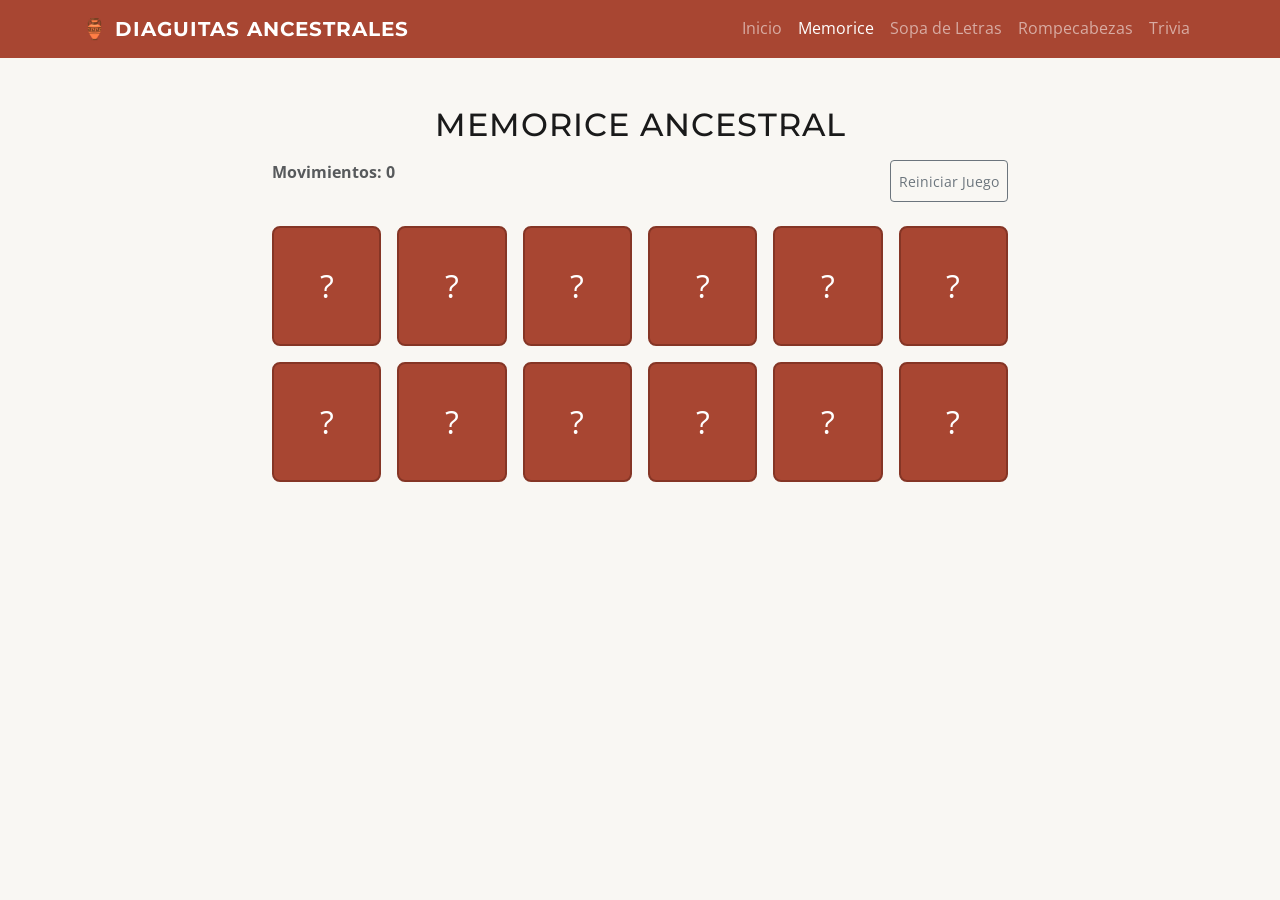
==== memorice.html @ 780f2cbd "estructura base v1" ====
<!DOCTYPE html>
<html lang="es">
<head>
    <meta charset="UTF-8">
    <meta name="viewport" content="width=device-width, initial-scale=1.0">
    <title>Memorice Diaguita | Diaguitas Ancestrales</title>
    <link href="https://cdn.jsdelivr.net/npm/bootstrap@5.3.2/dist/css/bootstrap.min.css" rel="stylesheet">
    <link rel="stylesheet" href="assets/css/style.css">
    
    <style>
        .carta {
            height: 120px;
            cursor: pointer;
            perspective: 1000px; /* Le da el efecto 3D al girar */
        }
        .carta-inner {
            width: 100%;
            height: 100%;
            transition: transform 0.6s;
            transform-style: preserve-3d;
            position: relative;
        }
        .carta.volteada .carta-inner {
            transform: rotateY(180deg);
        }
        .carta-front, .carta-back {
            width: 100%;
            height: 100%;
            position: absolute;
            backface-visibility: hidden;
            display: flex;
            align-items: center;
            justify-content: center;
            border-radius: 8px;
            font-size: 2rem;
        }
        /* La parte de atrás (lo que se ve al inicio) */
        .carta-back {
            background-color: var(--diaguita-rojo);
            color: white;
            border: 2px solid var(--diaguita-rojo-oscuro);
        }
        /* La parte de adelante (el dibujo escondido) */
        .carta-front {
            background-color: white;
            color: var(--diaguita-negro);
            transform: rotateY(180deg);
            border: 2px solid #ccc;
        }
    </style>
</head>
<body class="bg-diaguita-light">

    <nav class="navbar navbar-expand-lg navbar-dark bg-diaguita-primary">
        <div class="container">
            <a class="navbar-brand fw-bold" href="index.html">🏺 Diaguitas Ancestrales</a>
            <div class="collapse navbar-collapse" id="navbarNav">
                <ul class="navbar-nav ms-auto">
                    <li class="nav-item"><a class="nav-link" href="index.html">Inicio</a></li>
                    <li class="nav-item"><a class="nav-link active" href="memorice.html">Memorice</a></li>
                    <li class="nav-item"><a class="nav-link" href="sopa-letras.html">Sopa de Letras</a></li>
                    <li class="nav-item"><a class="nav-link" href="rompecabezas.html">Rompecabezas</a></li>
                    <li class="nav-item"><a class="nav-link" href="trivia.html">Trivia</a></li>
                </ul>
            </div>
        </div>
    </nav>

    <main class="container py-5">
        <div class="row justify-content-center">
            <div class="col-md-10 col-lg-8 text-center">
                <h2 class="text-diaguita-primary mb-3">Memorice Ancestral</h2>
                <div class="d-flex justify-content-between mb-4">
                    <p class="fw-bold text-muted">Movimientos: <span id="contador-movimientos">0</span></p>
                    <button id="btn-reiniciar" class="btn btn-outline-secondary btn-sm">Reiniciar Juego</button>
                </div>

                <div id="tablero-memorice" class="row g-3">
                    </div>

                <div id="mensaje-victoria" class="alert alert-success mt-4 d-none" role="alert">
                    ¡Felicidades! Has encontrado todos los pares con gran sabiduría.
                </div>
            </div>
        </div>
    </main>

    <script src="https://cdn.jsdelivr.net/npm/bootstrap@5.3.2/dist/js/bootstrap.bundle.min.js"></script>
    <script src="assets/js/memorice.js"></script>
</body>
</html>
---- assets/css/style.css ----
/* 1. IMPORTACIÓN DE FUENTES (Google Fonts) */
@import url('https://fonts.googleapis.com/css2?family=Montserrat:wght@700&family=Open+Sans:wght@400;600&display=swap');

/* 2. VARIABLES GLOBALES (El cerebro de nuestro diseño) */
:root {
    --diaguita-rojo: #A84632;      /* Terracota principal */
    --diaguita-rojo-oscuro: #853525;
    --diaguita-crema: #F9F7F3;     /* Fondo tipo "Hueso" */
    --diaguita-negro: #1A1A1A;     /* Texto legible */
    --fuente-titulos: 'Montserrat', sans-serif;
    --fuente-cuerpo: 'Open Sans', sans-serif;
}

/* 3. ESTILOS BASE */
body {
    background-color: var(--diaguita-crema);
    font-family: var(--fuente-cuerpo);
    color: var(--diaguita-negro);
    line-height: 1.6;
}

h1, h2, h3, .navbar-brand {
    font-family: var(--fuente-titulos);
    text-transform: uppercase; /* Para darle un toque más sólido */
    letter-spacing: 1px;
}

/* 4. COMPONENTES PERSONALIZADOS */

/* Sobrescribimos el color de la barra de navegación de Bootstrap */
.bg-diaguita-primary {
    background-color: var(--diaguita-rojo) !important;
}

/* Botones con identidad */
.btn-diaguita {
    background-color: var(--diaguita-rojo);
    color: white;
    border: none;
    padding: 10px 20px;
    border-radius: 4px; /* Bordes menos redondeados para seguir la geometría */
    font-weight: 600;
    transition: all 0.3s ease;
}

.btn-diaguita:hover {
    background-color: var(--diaguita-rojo-oscuro);
    color: white;
    transform: translateY(-2px); /* Pequeño salto al pasar el mouse */
    box-shadow: 0 4px 8px rgba(0,0,0,0.2);
}

/* Tarjetas de los juegos */
.card {
    border-radius: 0; /* Geometría Diaguita: ángulos rectos */
    transition: transform 0.3s ease;
}

.card:hover {
    transform: scale(1.02);
}
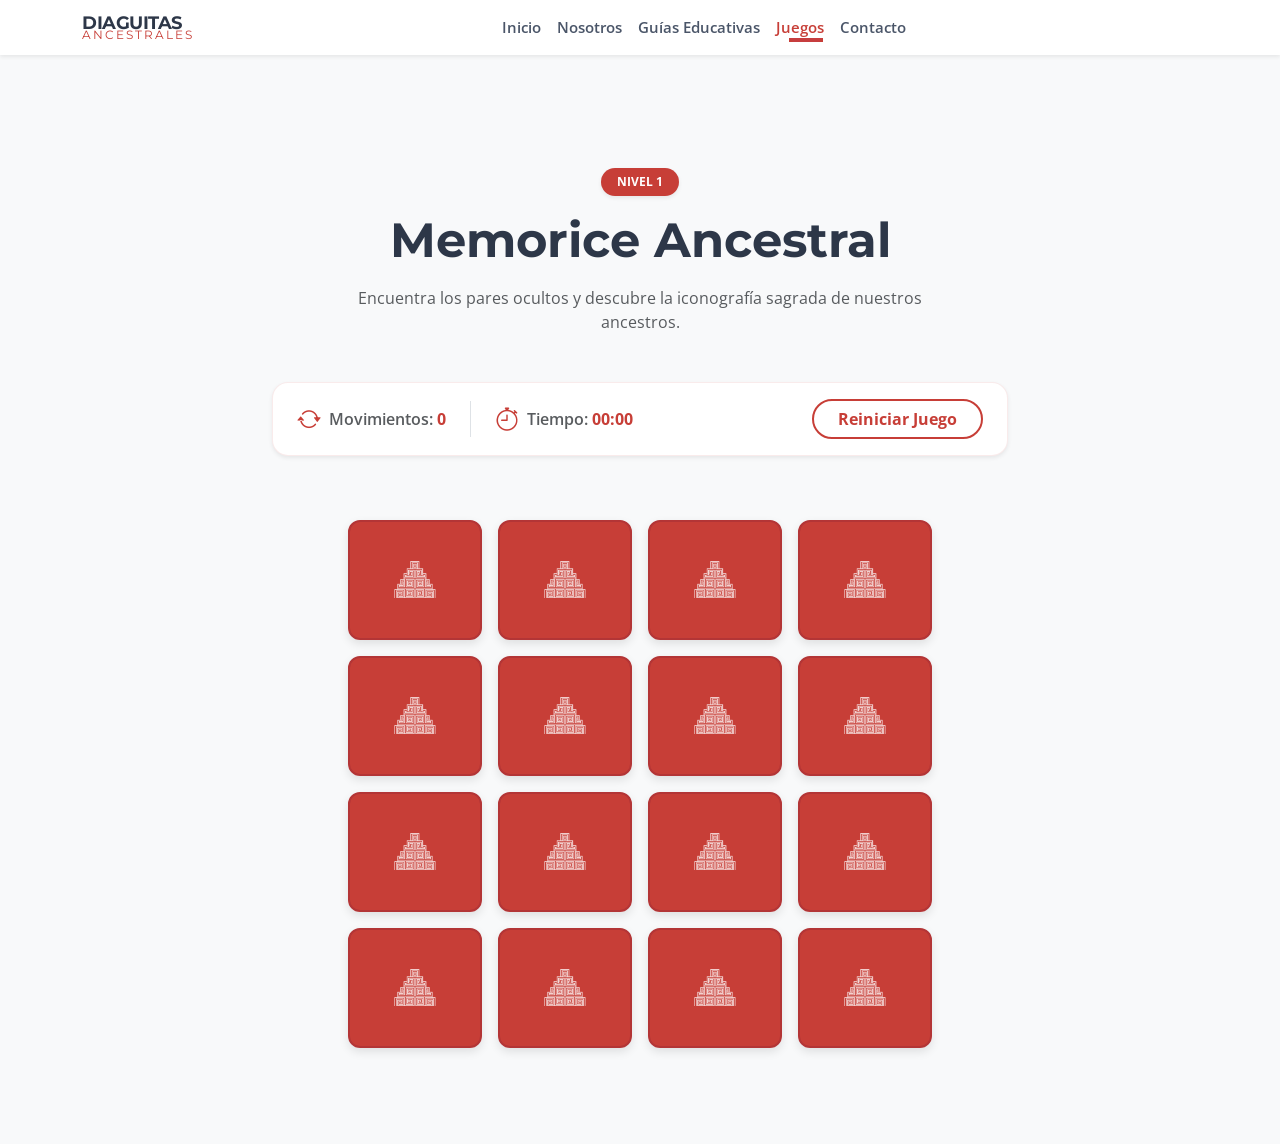
==== commit eb4b1524: "memorice ok" ====
--- a/memorice.html
+++ b/memorice.html
@@ -3,87 +3,87 @@
 <head>
     <meta charset="UTF-8">
     <meta name="viewport" content="width=device-width, initial-scale=1.0">
-    <title>Memorice Diaguita | Diaguitas Ancestrales</title>
+    <title>Memorice Ancestral | Diaguitas Ancestrales</title>
     <link href="https://cdn.jsdelivr.net/npm/bootstrap@5.3.2/dist/css/bootstrap.min.css" rel="stylesheet">
+    <link rel="stylesheet" href="https://cdn.jsdelivr.net/npm/bootstrap-icons@1.11.1/font/bootstrap-icons.css">
     <link rel="stylesheet" href="assets/css/style.css">
-    
-    <style>
-        .carta {
-            height: 120px;
-            cursor: pointer;
-            perspective: 1000px; /* Le da el efecto 3D al girar */
-        }
-        .carta-inner {
-            width: 100%;
-            height: 100%;
-            transition: transform 0.6s;
-            transform-style: preserve-3d;
-            position: relative;
-        }
-        .carta.volteada .carta-inner {
-            transform: rotateY(180deg);
-        }
-        .carta-front, .carta-back {
-            width: 100%;
-            height: 100%;
-            position: absolute;
-            backface-visibility: hidden;
-            display: flex;
-            align-items: center;
-            justify-content: center;
-            border-radius: 8px;
-            font-size: 2rem;
-        }
-        /* La parte de atrás (lo que se ve al inicio) */
-        .carta-back {
-            background-color: var(--diaguita-rojo);
-            color: white;
-            border: 2px solid var(--diaguita-rojo-oscuro);
-        }
-        /* La parte de adelante (el dibujo escondido) */
-        .carta-front {
-            background-color: white;
-            color: var(--diaguita-negro);
-            transform: rotateY(180deg);
-            border: 2px solid #ccc;
-        }
-    </style>
 </head>
-<body class="bg-diaguita-light">
+<body style="background-color: var(--diaguita-crema); min-height: 100vh;">
 
-    <nav class="navbar navbar-expand-lg navbar-dark bg-diaguita-primary">
+    <nav class="navbar navbar-expand-lg fixed-top shadow-sm bg-white">
         <div class="container">
-            <a class="navbar-brand fw-bold" href="index.html">🏺 Diaguitas Ancestrales</a>
+            <a class="navbar-brand fw-bold lh-1 text-diaguita-dark py-0" href="index.html">
+                DIAGUITAS<br>
+                <span class="text-diaguita-primary fs-6 fw-normal" style="letter-spacing: 2px;">ANCESTRALES</span>
+            </a>
+            <button class="navbar-toggler border-0" type="button" data-bs-toggle="collapse" data-bs-target="#navbarNav">
+                <span class="navbar-toggler-icon"></span>
+            </button>
             <div class="collapse navbar-collapse" id="navbarNav">
-                <ul class="navbar-nav ms-auto">
+                <ul class="navbar-nav mx-auto fw-semibold">
                     <li class="nav-item"><a class="nav-link" href="index.html">Inicio</a></li>
-                    <li class="nav-item"><a class="nav-link active" href="memorice.html">Memorice</a></li>
-                    <li class="nav-item"><a class="nav-link" href="sopa-letras.html">Sopa de Letras</a></li>
-                    <li class="nav-item"><a class="nav-link" href="rompecabezas.html">Rompecabezas</a></li>
-                    <li class="nav-item"><a class="nav-link" href="trivia.html">Trivia</a></li>
+                    <li class="nav-item"><a class="nav-link" href="index.html#nosotros">Nosotros</a></li>
+                    <li class="nav-item"><a class="nav-link" href="index.html#guias">Guías Educativas</a></li>
+                    <li class="nav-item dropdown">
+                        <a class="nav-link dropdown-toggle active" href="#" id="navbarDropdown" role="button" data-bs-toggle="dropdown">
+                            Juegos
+                        </a>
+                        <ul class="dropdown-menu border-0 shadow-lg mt-2">
+                            <li><a class="dropdown-item py-2" href="memorice.html">Memorice Diaguita</a></li>
+                            <li><a class="dropdown-item py-2" href="sopa-letras.html">Sopa de Letras</a></li>
+                            <li><a class="dropdown-item py-2" href="rompecabezas.html">Puzzle Jarro Pato</a></li>
+                            <li><a class="dropdown-item py-2" href="trivia.html">Trivia Diaguita</a></li>
+                        </ul>
+                    </li>
+                    <li class="nav-item"><a class="nav-link" href="index.html#contacto">Contacto</a></li>
                 </ul>
             </div>
         </div>
     </nav>
 
+    <div style="height: 120px;"></div>
+
     <main class="container py-5">
-        <div class="row justify-content-center">
-            <div class="col-md-10 col-lg-8 text-center">
-                <h2 class="text-diaguita-primary mb-3">Memorice Ancestral</h2>
-                <div class="d-flex justify-content-between mb-4">
-                    <p class="fw-bold text-muted">Movimientos: <span id="contador-movimientos">0</span></p>
-                    <button id="btn-reiniciar" class="btn btn-outline-secondary btn-sm">Reiniciar Juego</button>
+        <div class="row justify-content-center text-center">
+            <div class="col-md-10 col-lg-8">
+                <span class="badge rounded-pill bg-diaguita-primary mb-3 px-3 py-2 text-white shadow-sm">NIVEL 1</span>
+                <h2 class="display-5 fw-bold text-diaguita-dark mb-3">Memorice Ancestral</h2>
+                <p class="text-muted mb-5 px-md-5">Encuentra los pares ocultos y descubre la iconografía sagrada de nuestros ancestros.</p>
+
+                <div class="d-flex justify-content-between align-items-center bg-white p-3 px-4 rounded-4 shadow-sm mb-5 border" style="border-color: rgba(199,62,63,0.1) !important;">
+                    <div class="d-flex align-items-center gap-4">
+                        <div class="d-flex align-items-center">
+                            <i class="bi bi-arrow-repeat fs-4 me-2 text-diaguita-primary"></i>
+                            <span class="fw-semibold text-muted">Movimientos: <span id="contador-movimientos" class="text-diaguita-primary fw-bold">0</span></span>
+                        </div>
+                        <div class="d-flex align-items-center border-start ps-4">
+                            <i class="bi bi-stopwatch fs-4 me-2 text-diaguita-primary"></i>
+                            <span class="fw-semibold text-muted">Tiempo: <span id="contador-tiempo" class="text-diaguita-primary fw-bold">00:00</span></span>
+                        </div>
+                    </div>
+                    <button id="btn-reiniciar" class="btn btn-outline-diaguita rounded-pill px-4 fw-bold">Reiniciar Juego</button>
                 </div>
 
-                <div id="tablero-memorice" class="row g-3">
+                <div id="tablero-memorice" class="row g-3 justify-content-center mb-5">
                     </div>
+            </div>
+        </div>
+    </main>
 
-                <div id="mensaje-victoria" class="alert alert-success mt-4 d-none" role="alert">
-                    ¡Felicidades! Has encontrado todos los pares con gran sabiduría.
+    <div class="modal fade" id="modalInfo" tabindex="-1" aria-hidden="true">
+        <div class="modal-dialog modal-dialog-centered">
+            <div class="modal-content border-0 rounded-4 shadow-lg">
+                <div class="modal-body p-4 text-center">
+                    <div class="mb-4 d-flex justify-content-center">
+                        <div id="info-img-container" style="width: 120px; height: 120px;" class="border rounded-3 p-2 bg-light shadow-sm"></div>
+                    </div>
+                    <h4 id="info-titulo" class="fw-bold text-diaguita-dark mb-3"></h4>
+                    <p id="info-descripcion" class="text-muted mb-4"></p>
+                    <button type="button" class="btn btn-diaguita-primary rounded-pill px-5" data-bs-dismiss="modal">Continuar Jugando</button>
                 </div>
             </div>
         </div>
-    </main>
+    </div>
 
     <script src="https://cdn.jsdelivr.net/npm/bootstrap@5.3.2/dist/js/bootstrap.bundle.min.js"></script>
     <script src="assets/js/memorice.js"></script>
--- a/assets/css/style.css
+++ b/assets/css/style.css
@@ -1,61 +1,1006 @@
-/* 1. IMPORTACIÓN DE FUENTES (Google Fonts) */
-@import url('https://fonts.googleapis.com/css2?family=Montserrat:wght@700&family=Open+Sans:wght@400;600&display=swap');
-
-/* 2. VARIABLES GLOBALES (El cerebro de nuestro diseño) */
+/* 1. IMPORTACIÓN DE FUENTES */
+@import url('https://fonts.googleapis.com/css2?family=Montserrat:wght@400;700;800&family=Open+Sans:wght@400;600&display=swap');
+
+/* 2. VARIABLES GLOBALES */
 :root {
-    --diaguita-rojo: #A84632;      /* Terracota principal */
+    --diaguita-rojo: #C73E37;      
     --diaguita-rojo-oscuro: #853525;
-    --diaguita-crema: #F9F7F3;     /* Fondo tipo "Hueso" */
-    --diaguita-negro: #1A1A1A;     /* Texto legible */
+    --diaguita-crema: #f8f9fa;     
+    --diaguita-negro: #2d3748;     
     --fuente-titulos: 'Montserrat', sans-serif;
     --fuente-cuerpo: 'Open Sans', sans-serif;
 }
 
-/* 3. ESTILOS BASE */
 body {
     background-color: var(--diaguita-crema);
     font-family: var(--fuente-cuerpo);
     color: var(--diaguita-negro);
-    line-height: 1.6;
-}
-
-h1, h2, h3, .navbar-brand {
+}
+
+h1, h2, h3, h4, h5, .navbar-brand {
     font-family: var(--fuente-titulos);
-    text-transform: uppercase; /* Para darle un toque más sólido */
-    letter-spacing: 1px;
-}
-
-/* 4. COMPONENTES PERSONALIZADOS */
-
-/* Sobrescribimos el color de la barra de navegación de Bootstrap */
-.bg-diaguita-primary {
+}
+
+/* 3. CLASES DE UTILIDAD PARA COLORES */
+.bg-diaguita-primary { background-color: var(--diaguita-rojo) !important; }
+.bg-diaguita-crema { background-color: var(--diaguita-crema) !important; }
+.text-diaguita-primary { color: var(--diaguita-rojo) !important; }
+.text-diaguita-dark { color: var(--diaguita-negro) !important; }
+
+/* 4. LOGO A DOS LÍNEAS */
+.navbar-brand {
+    font-family: 'Montserrat', sans-serif;
+    font-weight: 800;
+    font-size: 1.1rem !important; 
+    line-height: 0.8 !important; 
+    letter-spacing: -0.5px;
+    display: flex;
+    flex-direction: column;
+    justify-content: center;
+}
+
+.navbar-brand span {
+    font-size: 0.75rem !important; 
+    letter-spacing: 3px; 
+    font-weight: 400;
+}
+
+/* 5. NAVBAR Y LINKS */
+.navbar { transition: all 0.3s ease; }
+.nav-link { color: #4a5568 !important; transition: color 0.3s ease; font-size: 0.95rem; position: relative;}
+.nav-link:hover, .nav-link.active { color: var(--diaguita-rojo) !important; }
+.navbar-nav .nav-link::after {
+    content: ''; position: absolute; width: 0; height: 2px; bottom: 5px; left: 15px; background-color: var(--diaguita-rojo); transition: width 0.3s;
+}
+.navbar-nav .nav-link:hover::after, .navbar-nav .nav-link.active::after { width: calc(100% - 30px); }
+
+/* 6. BOTONES */
+.btn-diaguita {
+    background-color: var(--diaguita-rojo); color: white; border: none; font-weight: 600; transition: all 0.3s ease;
+}
+.btn-diaguita:hover {
+    background-color: var(--diaguita-rojo-oscuro); color: white; transform: translateY(-2px);
+}
+.btn-play-video { transition: all 0.3s ease; border: 1px solid #e2e8f0; }
+.btn-play-video:hover {
+    background-color: #fff !important; border-color: var(--diaguita-rojo); color: var(--diaguita-rojo) !important; transform: translateY(-2px);
+}
+
+/* 7. HERO SECTION */
+.hero-section { padding-top: 120px !important; padding-bottom: 60px; }
+.hero-section h1 { font-size: 3.5rem; line-height: 1.1; }
+.hero-badge { background-color: rgba(168, 70, 50, 0.1); }
+.hero-badge i { animation: pulse-icon 2s infinite; }
+@keyframes pulse-icon { 0% { transform: scale(1); opacity: 1; } 50% { transform: scale(1.2); opacity: 0.7; } 100% { transform: scale(1); opacity: 1; } }
+
+/* 8. IMÁGENES FLOTANTES */
+.hero-images-container { padding: 20px; }
+.floating-card { position: absolute; z-index: 10; animation: float 6s ease-in-out infinite; }
+.stat-card { bottom: -20px; left: -30px; max-width: 300px; }
+@keyframes float { 0% { transform: translateY(0px); } 50% { transform: translateY(-15px); } 100% { transform: translateY(0px); } }
+
+/* 9. SECCIÓN NOSOTROS */
+#nosotros h6 { letter-spacing: 2px; }
+#nosotros .bi-check-circle-fill { font-size: 1.2rem; }
+
+/* 10. RESPONSIVO (MÓVILES) */
+@media (max-width: 991px) {
+    .stat-card { left: 10px; bottom: 10px; }
+}
+
+/* AJUSTES PARA LA CAJA DE EXPERIENCIA (Página 2) */
+.experience-box {
+    transform: translateY(-20px);
+    z-index: 2;
+    min-width: 180px;
+}
+
+/* Línea divisora en el perfil del fundador */
+#nosotros .border-end {
+    border-color: #dee2e6 !important;
+}
+
+/* Tipografía del logo para que se vea profesional */
+.navbar-brand {
+    font-size: 1.1rem !important;
+    letter-spacing: -0.5px;
+}
+
+/* Animación sutil de los iconos de la lista */
+#nosotros .bi-check-circle-fill {
+    transition: transform 0.3s ease;
+}
+
+#nosotros li:hover .bi-check-circle-fill {
+    transform: scale(1.2);
+}
+
+/* 11. TARJETAS DE JUEGOS (Efecto Hover Premium) */
+.game-card {
+    transition: transform 0.3s ease, box-shadow 0.3s ease;
+    border-radius: 12px !important;
+}
+
+.game-card:hover {
+    transform: translateY(-10px);
+    box-shadow: 0 1rem 3rem rgba(0,0,0,.1) !important;
+}
+
+.icon-box {
+    transition: all 0.3s ease;
+}
+
+/* Cuando pasas el mouse por la tarjeta, el círculo del icono cambia a rojo */
+.game-card:hover .icon-box {
     background-color: var(--diaguita-rojo) !important;
-}
-
-/* Botones con identidad */
-.btn-diaguita {
+    color: white !important;
+}
+
+/* Ajuste del botón outline para que combine con el rojo Diaguita */
+.btn-outline-danger {
+    color: var(--diaguita-rojo);
+    border-color: var(--diaguita-rojo);
+}
+
+.btn-outline-danger:hover {
+    background-color: var(--diaguita-rojo);
+    border-color: var(--diaguita-rojo);
+    color: white;
+}
+
+/* 12. ESTILOS DE CONTACTO Y FOOTER */
+.form-control:focus {
+    box-shadow: none;
+    border: 2px solid var(--diaguita-rojo) !important;
+    background-color: #fff !important;
+}
+
+.footer-link {
+    transition: color 0.3s ease, padding-left 0.3s ease;
+}
+
+.footer-link:hover {
+    color: var(--diaguita-rojo) !important;
+    padding-left: 5px; /* Pequeño salto a la derecha al pasar el mouse */
+}
+
+/* Ajuste para que la imagen se comporte como un icono pequeño */
+.hero-badge-icon {
+    width: 22px;               /* Tamaño similar al de las estrellas */
+    height: 22px;
+    object-fit: contain;       /* Evita que se deforme */
+    display: inline-block;
+    vertical-align: middle;    /* La centra perfectamente con el texto */
+    margin-top: -2px;          /* Ajuste fino de posición */
+}
+
+/* --- CONTENEDOR PRINCIPAL --- */
+.hero-images-container {
+    position: relative;
+    padding: 20px;
+}
+
+.main-hero-img {
+    width: 100%;
+    height: auto;
+    border: 8px solid white;
+    border-radius: 20px;
+}
+
+/* --- DETALLE JEROGLÍFICO (Derecha) --- */
+.detail-overlay {
+    position: absolute;
+    bottom: -15px;      /* Sobresale un poco hacia abajo */
+    right: -10px;       /* Sobresale un poco hacia la derecha */
+    width: 180px;       /* Tamaño del detalle */
+    height: 180px;
+    border: 6px solid white;
+    border-radius: 15px;
+    overflow: hidden;
+    z-index: 10;
+    animation: float-detail 5s ease-in-out infinite;
+}
+
+.detail-overlay img {
+    width: 100%;
+    height: 100%;
+    object-fit: cover;
+}
+
+/* --- TARJETA INSTAGRAM (Izquierda) --- */
+.stat-card {
+    position: absolute;
+    bottom: 40px;       /* Más arriba para no chocar con el detalle */
+    left: -30px;        /* Sobresale hacia la izquierda */
+    min-width: 240px;
+    z-index: 11;
+    animation: float-instagram 6s ease-in-out infinite;
+}
+
+/* --- ANIMACIONES INDEPENDIENTES --- */
+@keyframes float-detail {
+    0%, 100% { transform: translateY(0) rotate(2deg); }
+    50% { transform: translateY(-12px) rotate(-1deg); }
+}
+
+@keyframes float-instagram {
+    0%, 100% { transform: translateY(0); }
+    50% { transform: translateY(-18px); }
+}
+
+/* Ajustes Página 2: Nosotros */
+#nosotros .border-end {
+    border-right: 2px solid #dee2e6 !important;
+}
+
+#nosotros .experience-box {
+    min-width: 200px;
+    transform: rotate(-2deg); /* Un toque orgánico */
+    transition: transform 0.3s ease;
+}
+
+#nosotros .experience-box:hover {
+    transform: rotate(0deg) scale(1.05);
+}
+
+/* Color de fondo suave para el perfil del coordinador */
+.rounded-4[style*="background-color"] {
+    border: 1px solid rgba(0,0,0,0.05);
+}
+
+/* Transformación del cuadro en Botón Flotante */
+.floating-about-btn {
+    z-index: 10;
+    transition: all 0.3s ease;
+    animation: float-about 6s ease-in-out infinite; /* Movimiento similar al de Instagram */
+}
+
+/* Efecto al pasar el mouse */
+.floating-about-btn:hover {
+    transform: scale(1.05) !important; /* Crece un poquito */
+    filter: brightness(1.1);
+}
+
+/* El círculo blanco del icono */
+.btn-icon-circle {
+    transition: transform 0.3s ease;
+}
+
+.floating-about-btn:hover .btn-icon-circle {
+    transform: rotate(15deg); /* Gira un poco el icono al pasar el mouse */
+}
+
+/* Animación de flotación suave */
+@keyframes float-about {
+    0%, 100% { transform: translateY(0) rotate(-1deg); }
+    50% { transform: translateY(-20px) rotate(1deg); }
+}
+
+/* Ajuste para móviles: que no tape la cara de la foto */
+@media (max-width: 991px) {
+    .floating-about-btn {
+        position: relative !important;
+        display: inline-block;
+        margin: 20px 0 0 0 !important;
+        top: 0 !important; 
+        left: 0 !important;
+    }
+}
+
+/* Ajuste de los nuevos íconos de la lista */
+#guias li i {
+    width: 32px;
+    height: 32px;
+    background-color: rgba(168, 70, 50, 0.1); /* Fondo rojo muy suave */
+    border-radius: 8px;
+    display: flex;
+    align-items: center;
+    justify-content: center;
+    transition: all 0.3s ease;
+}
+
+#guias li:hover i {
+    background-color: var(--diaguita-rojo-original);
+    color: white !important;
+}
+
+/* Redimensionamiento del botón de descarga */
+.btn-download-optimized {
+    max-width: fit-content;
+    border: 2px solid transparent;
+}
+
+.btn-download-optimized:hover {
+    transform: scale(1.02);
+    box-shadow: 0 5px 15px rgba(0,0,0,0.1) !important;
+}
+
+/* Ajuste fino de la tipografía dentro del botón */
+.btn-download-optimized .lh-1 {
+    line-height: 1.2 !important;
+}
+
+/* Estilos para el Mockup de la Guía */
+.guide-mockup-container {
+    position: relative;
+    padding: 30px;
+    perspective: 1200px; /* Crea el efecto de profundidad */
+}
+
+.guide-preview-img {
+    max-width: 80%;
+    height: auto;
+    border: 1px solid rgba(0,0,0,0.05);
+    /* Rotación para dar volumen */
+    transform: rotateY(-8deg) rotateX(2deg);
+    transition: all 0.5s ease;
+    /* Sombra profunda para que "salte" de la pantalla */
+    box-shadow: -25px 25px 50px rgba(0,0,0,0.15) !important;
+}
+
+/* Efecto al pasar el mouse sobre la gráfica */
+.guide-mockup-container:hover .guide-preview-img {
+    transform: rotateY(0deg) rotateX(0deg) scale(1.03);
+    box-shadow: -10px 10px 30px rgba(0,0,0,0.1) !important;
+}
+
+/* Ajuste de iconos de la lista */
+#guias li i {
+    min-width: 38px;
+    height: 38px;
+    display: flex;
+    align-items: center;
+    justify-content: center;
+}
+
+/* Estilo para que el círculo funcione como botón interactivo */
+.floating-download-badge {
+    transition: all 0.3s cubic-bezier(0.175, 0.885, 0.32, 1.275);
+    cursor: pointer;
+}
+
+.floating-download-badge:hover {
+    transform: scale(1.15) rotate(15deg); /* Crece y gira un poco */
+    background-color: var(--diaguita-rojo-original) !important;
+    border-color: white !important;
+}
+
+/* Cambia el color del texto dentro del círculo al pasar el mouse */
+.floating-download-badge:hover span {
+    color: white !important;
+}
+
+/* Animación sutil para atraer la atención */
+.floating-download-badge {
+    animation: badge-pulse 3s infinite;
+}
+
+@keyframes badge-pulse {
+    0% { box-shadow: 0 0 0 0 rgba(168, 70, 50, 0.4); }
+    70% { box-shadow: 0 0 0 15px rgba(168, 70, 50, 0); }
+    100% { box-shadow: 0 0 0 0 rgba(168, 70, 50, 0); }
+}
+
+/* --- ESTILO DEFINITIVO PARA EL BOTÓN CIRCULAR --- */
+
+/* 1. Estado Base (Sin pasar el mouse) */
+.floating-download-badge {
+    background-color: #ffffff !important; /* Fondo blanco inicial */
+    border: 2px solid var(--diaguita-rojo-original) !important;
+    transition: all 0.3s ease-in-out !important;
+    text-decoration: none !important;
+    display: flex;
+    flex-direction: column;
+    justify-content: center;
+    align-items: center;
+}
+
+/* 2. Estado HOVER (Cuando pasas el mouse) */
+.floating-download-badge:hover {
+    background-color: #C73E3F !important; /* El rojo que me pediste */
+    border-color: #C73E3F !important;
+    transform: scale(1.1) rotate(10deg);
+    box-shadow: 0 10px 20px rgba(199, 62, 63, 0.4) !important;
+}
+
+/* 3. CONTROL DE LAS LETRAS (Aquí evitamos el blanqueo) */
+/* Forzamos que CUALQUIER texto dentro del círculo sea blanco al hacer hover */
+.floating-download-badge:hover span, 
+.floating-download-badge:hover .text-diaguita-primary, 
+.floating-download-badge:hover .text-dark {
+    color: #ffffff !important;
+}
+
+/* 4. Animación de pulso opcional para llamar la atención */
+.floating-download-badge {
+    animation: badge-pulse-red 3s infinite;
+}
+
+@keyframes badge-pulse-red {
+    0% { box-shadow: 0 0 0 0 rgba(199, 62, 63, 0.4); }
+    70% { box-shadow: 0 0 0 15px rgba(199, 62, 63, 0); }
+    100% { box-shadow: 0 0 0 0 rgba(199, 62, 63, 0); }
+}
+
+/* --- ESTILOS TARJETAS DE JUEGO --- */
+
+.game-card {
+    transition: all 0.3s cubic-bezier(0.175, 0.885, 0.32, 1.275);
+    background-color: #ffffff;
+    border: 1px solid rgba(0,0,0,0.05) !important;
+}
+
+.game-card:hover {
+    transform: translateY(-12px);
+    box-shadow: 0 15px 35px rgba(168, 70, 50, 0.15) !important;
+}
+
+/* Contenedor del icono */
+.game-icon-box {
+    width: 80px;
+    height: 80px;
+    background-color: rgba(168, 70, 50, 0.05); /* Fondo muy suave */
+    border-radius: 50%;
+    display: flex;
+    align-items: center;
+    justify-content: center;
+    transition: all 0.3s ease;
+}
+
+/* IMAGEN MONOCROMÁTICA (El truco del filtro) */
+.diaguita-icon {
+    width: 50px;
+    height: 50px;
+    object-fit: contain;
+    /* Este filtro convierte cualquier imagen al color Terracota #A84632 */
+    filter: invert(33%) sepia(35%) saturate(1066%) hue-rotate(325deg) brightness(92%) contrast(88%);
+    transition: all 0.3s ease;
+}
+
+/* EFECTO HOVER: Cambia el fondo a rojo y el icono a blanco */
+.game-card:hover .game-icon-box {
+    background-color: var(--diaguita-rojo-original);
+    transform: scale(1.1);
+}
+
+.game-card:hover .diaguita-icon {
+    /* Convierte el icono a blanco puro */
+    filter: brightness(0) invert(1);
+}
+
+.game-card .btn-outline-danger {
+    border-color: var(--diaguita-rojo-original);
+    color: var(--diaguita-rojo-original);
+    font-weight: 600;
+    transition: 0.3s;
+}
+
+.game-card .btn-outline-danger:hover {
+    background-color: var(--diaguita-rojo-original);
+    color: white;
+}
+
+/* =========================================
+   --- SOLUCIÓN FINAL: ICONOS VISIBLES Y ROJOS ---
+   ========================================= */
+
+/* 1. CONTENEDOR (Círculo) */
+.game-icon-box {
+    width: 100px;
+    height: 100px;
+    background-color: rgba(199, 62, 63, 0.05); /* Fondo casi invisible */
+    border-radius: 50%;
+    display: flex;
+    align-items: center;
+    justify-content: center;
+    transition: all 0.3s ease-in-out;
+    margin-bottom: 20px;
+}
+
+/* 2. EL ICONO (Tamaño 65px y Color #C73E3F) */
+.diaguita-icon-img {
+    width: 65px !important; /* Tamaño grande pedido */
+    height: 65px !important;
+    opacity: 1 !important;  /* Aseguramos que sea visible */
+    object-fit: contain;
+    transition: all 0.3s ease-in-out;
+
+    /* EL TRUCO: Primero lo volvemos negro (brightness 0) y luego aplicamos el rojo exacto */
+    filter: brightness(0) saturate(100%) invert(31%) sepia(61%) saturate(2323%) hue-rotate(334deg) brightness(86%) contrast(93%) !important;
+}
+
+/* 3. HOVER DE LA TARJETA */
+.game-card:hover .game-icon-box {
+    background-color: #C73E3F !important; /* Fondo rojo oficial */
+}
+
+.game-card:hover .diaguita-icon-img {
+    /* En el hover, el icono se vuelve BLANCO puro y se agranda */
+    filter: brightness(0) invert(1) !important;
+    transform: scale(1.15) !important;
+}
+
+/* 4. BOTONES "JUGAR AHORA" (Mantenemos tu hover perfecto) */
+.btn-jugar-diaguita {
+    background-color: transparent !important;
+    color: #C73E3F !important;
+    border: 2px solid #C73E3F !important;
+    font-weight: 600 !important;
+    transition: all 0.3s ease-in-out !important;
+}
+
+.btn-jugar-diaguita:hover {
+    background-color: #C73E3F !important;
+    color: #ffffff !important;
+    border-color: #C73E3F !important;
+}
+
+/* Estilo base de la Card */
+.game-card {
+    transition: all 0.3s cubic-bezier(0.175, 0.885, 0.32, 1.275) !important;
+    border: 1px solid rgba(0,0,0,0.05) !important;
+}
+
+/* =========================================
+   --- ESTILOS PÁGINA 5: CONTACTO ---
+   ========================================= */
+
+/* Estilo de los campos de entrada */
+#contacto .form-control, 
+#contacto .form-select {
+    border: 1px solid transparent !important;
+    transition: all 0.3s ease;
+}
+
+/* Efecto cuando el usuario hace clic para escribir */
+#contacto .form-control:focus, 
+#contacto .form-select:focus {
+    background-color: #ffffff !important;
+    border-color: #C73E3F !important;
+    box-shadow: 0 0 0 4px rgba(199, 62, 63, 0.1) !important;
+    outline: none;
+}
+
+/* Reutilizamos y blindamos el botón con tu estilo favorito */
+#contacto .btn-jugar-diaguita {
+    background-color: transparent !important;
+    color: #C73E3F !important;
+    border: 2px solid #C73E3F !important;
+    transition: all 0.3s ease-in-out !important;
+}
+
+#contacto .btn-jugar-diaguita:hover {
+    background-color: #C73E3F !important;
+    color: #ffffff !important;
+}
+
+/* Iconos de contacto con sombra suave */
+#contacto .bg-white.shadow-sm {
+    border: 1px solid rgba(0,0,0,0.05);
+}
+
+/* =========================================
+   --- ESTILOS FOOTER BLANCO ---
+   ========================================= */
+
+.footer {
+    border-top: 1px solid rgba(0,0,0,0.05) !important;
+}
+
+/* Enlaces simples */
+.nav-link-footer {
+    color: #6c757d;
+    text-decoration: none;
+    font-size: 0.9rem;
+    transition: color 0.3s ease;
+}
+
+.nav-link-footer:hover {
+    color: #C73E3F !important;
+}
+
+/* Iconos sociales circulares en blanco */
+.btn-social-white {
+    width: 38px;
+    height: 38px;
+    display: flex;
+    align-items: center;
+    justify-content: center;
+    border-radius: 50%;
+    background-color: #f8f9fa;
+    color: #495057;
+    text-decoration: none;
+    transition: all 0.3s ease;
+    border: 1px solid rgba(0,0,0,0.05);
+}
+
+.btn-social-white:hover {
+    background-color: #C73E3F;
+    color: #ffffff;
+    transform: translateY(-3px);
+    box-shadow: 0 4px 10px rgba(199, 62, 63, 0.2);
+}
+
+/* Estilo para los logos */
+.footer .border {
+    border-color: rgba(0,0,0,0.08) !important;
+}
+
+/* --- ESTILOS FOOTER CORREGIDOS --- */
+
+.nav-link-footer {
+    color: #6c757d;
+    text-decoration: none;
+    font-size: 0.9rem;
+    transition: all 0.3s ease;
+}
+
+.nav-link-footer:hover {
+    color: #C73E3F !important;
+    padding-left: 4px;
+}
+
+/* Iconos de juegos en el footer */
+.footer-game-link {
+    width: 40px;
+    height: 40px;
+    background-color: #f8f9fa;
+    border: 1px solid rgba(0,0,0,0.05);
+    border-radius: 8px;
+    display: flex;
+    align-items: center;
+    justify-content: center;
+    transition: all 0.3s ease;
+}
+
+.footer-game-link img {
+    width: 24px;
+    height: 24px;
+    object-fit: contain;
+    /* Mismo filtro rojo #C73E3F que usamos arriba */
+    filter: brightness(0) saturate(100%) invert(31%) sepia(61%) saturate(2323%) hue-rotate(334deg) brightness(86%) contrast(93%);
+}
+
+.footer-game-link:hover {
+    background-color: #C73E3F;
+    transform: translateY(-3px);
+}
+
+.footer-game-link:hover img {
+    filter: brightness(0) invert(1); /* Se vuelve blanco al pasar el mouse */
+}
+
+/* Redes Sociales */
+.btn-social-white {
+    width: 35px;
+    height: 35px;
+    background-color: #f8f9fa;
+    color: #495057;
+    display: flex;
+    align-items: center;
+    justify-content: center;
+    border-radius: 50%;
+    text-decoration: none;
+    transition: 0.3s;
+    border: 1px solid rgba(0,0,0,0.05);
+}
+
+.btn-social-white:hover {
+    background-color: #C73E3F;
+    color: white;
+}
+
+/* =========================================
+   --- FLECHA DE RETORNO (PALETA DIAGUITA) ---
+   ========================================= */
+
+.back-to-top {
+    position: fixed !important;
+    bottom: 30px !important;  /* Separación exacta de la imagen */
+    right: 30px !important;   /* Separación exacta de la imagen */
+    width: 50px !important;
+    height: 50px !important;
+    z-index: 1000 !important; /* Por encima de todo */
+    border-radius: 50% !important;
+    transition: all 0.3s ease-in-out !important;
+    text-decoration: none !important;
+    cursor: pointer !important;
+
+    /* OCULTA POR DEFECTO (JavaScript la activará) */
+    opacity: 0;
+    visibility: hidden;
+
+    /* COLORES DE PALETA (Fondo Rojo, Icono Blanco Base) */
+    background-color: #C73E3F !important;
+    color: #ffffff !important;
+    border: 2px solid #C73E3F !important;
+
+    /* Animación de pulso Diaguita (Rojo sutil) */
+    animation: top-pulse-red 2s infinite;
+}
+
+/* EFECTO HOVER */
+.back-to-top:hover {
+    transform: translateY(-5px) scale(1.05) !important; /* Se eleva y agranda */
+    
+    /* INVERSIÓN DE COLOR (Fondo Blanco, Icono Rojo) */
+    background-color: #ffffff !important;
+    color: #C73E3F !important;
+    border-color: #C73E3F !important;
+    box-shadow: 0 10px 20px rgba(199, 62, 63, 0.3) !important;
+}
+
+/* CLASE QUE JS ACTIVARÁ PARA MOSTRAR LA FLECHA */
+.back-to-top.show {
+    opacity: 1;
+    visibility: visible;
+}
+
+/* Animación de Pulso Roja sutil */
+@keyframes top-pulse-red {
+    0% { box-shadow: 0 0 0 0 rgba(199, 62, 63, 0.6); }
+    70% { box-shadow: 0 0 0 10px rgba(199, 62, 63, 0); }
+    100% { box-shadow: 0 0 0 0 rgba(199, 62, 63, 0); }
+}
+
+/* Opcional: Asegurar scroll suavizado para todo el sitio */
+html {
+    scroll-behavior: smooth;
+}
+
+/* =========================================
+   --- SOLUCIÓN SUBMENÚ JUEGOS: CORRECCIÓN ---
+   --- COLOR EXACTO Y ALINEACIÓN ---
+   ========================================= */
+
+/* Contenedor del Dropdown (Submenú) */
+.navbar .dropdown-menu {
+    border: 1px solid rgba(0,0,0,0.05) !important;
+    padding: 8px 0 !important; /* Espaciado superior e inferior limpio */
+    animation: fadeInDownDropdown 0.3s ease-out;
+}
+
+/* ESTILO DE LOS ÍCONOS PERSONALIZADOS (Color #C73E3F sólido) */
+.diaguita-dropdown-icon {
+    width: 22px !important; /* Tamaño pequeño adecuado para el menú */
+    height: 22px !important;
+    object-fit: contain;
+    transition: all 0.2s ease-in-out !important;
+    
+    /* Filtro Rojo Diaguita Sólido #C73E3F (Usando Black Start para evitar rosado) */
+    filter: brightness(0) saturate(100%) invert(31%) sepia(61%) saturate(2323%) hue-rotate(334deg) brightness(86%) contrast(93%) !important;
+}
+
+/* Enlaces del submenú (dropdown-item) */
+.dropdown-item {
+    color: #495057 !important;
+    font-size: 0.9rem !important;
+    transition: all 0.2s ease-in-out !important;
+    border-radius: 6px !important; /* Pequeño radio para el hover */
+    margin: 0 8px !important;     /* Separación del borde del menú */
+    width: calc(100% - 16px) !important; /* Ajuste del ancho para el margen */
+    padding: 8px 12px !important; /* Espaciado interno perfecto */
+}
+
+/* HOVER DEL SUBMENÚ (Fondo Rojo Oficial, Texto e Ícono Blancos) */
+.dropdown-item:hover,
+.dropdown-item:focus {
+    background-color: #C73E3F !important;
+    color: #ffffff !important;
+}
+
+/* Forzamos que el ÍCONO se vuelva blanco en hover */
+.dropdown-item:hover .diaguita-dropdown-icon {
+    filter: brightness(0) invert(1) !important;
+}
+
+/* Flechita del dropdown en color rojo oficial */
+.navbar .dropdown-toggle::after {
+    color: #C73E3F !important;
+    vertical-align: middle !important;
+    margin-left: 6px !important;
+}
+
+/* Animación de aparición suave */
+@keyframes fadeInDownDropdown {
+    from {
+        opacity: 0;
+        transform: translateY(-10px);
+    }
+    to {
+        opacity: 1;
+        transform: translateY(0);
+    }
+}
+
+/* Opcional: Desplegar al pasar el mouse en PC */
+@media (min-width: 992px) {
+    .nav-item.dropdown:hover .dropdown-menu {
+        display: block;
+    }
+}
+
+/* =========================================
+   --- FIJAR SUBMENÚ Y EVITAR CIERRE ---
+   ========================================= */
+
+@media (min-width: 992px) {
+    /* 1. Asegurar que el menú se mantenga abierto al hover del padre */
+    .nav-item.dropdown:hover .dropdown-menu {
+        display: block !important;
+        margin-top: 0 !important; /* Pegamos el menú al nav para evitar el hueco */
+        opacity: 1;
+        visibility: visible;
+    }
+
+    /* 2. EL TRUCO DEL PUENTE: Crea un área invisible para que el mouse 
+       no "se pierda" al bajar hacia los juegos */
+    .dropdown-menu::before {
+        content: "";
+        position: absolute;
+        top: -15px; /* Cubre el espacio de separación */
+        left: 0;
+        width: 100%;
+        height: 15px;
+        display: block;
+        background: transparent;
+    }
+}
+
+/* Estilo adicional para que el menú no se vea tan pegado al texto */
+.navbar .dropdown-menu {
+    top: 100% !important;
+    padding: 10px 0 !important;
+    border: 1px solid rgba(0,0,0,0.08) !important;
+    box-shadow: 0 10px 30px rgba(0,0,0,0.1) !important;
+}
+
+/* Mantener el diseño de los items que ya teníamos */
+.dropdown-item {
+    padding: 10px 20px !important;
+    display: flex !important;
+    align-items: center !important;
+}
+
+/* =========================================
+   --- ELIMINACIÓN TOTAL DE LÍNEAS EN JUEGOS ---
+   ========================================= */
+
+/* 1. Reset total del enlace "Juegos" */
+.navbar-nav .nav-item.dropdown .nav-link {
+    text-decoration: none !important;
+    border: none !important;
+    outline: none !important;
+    box-shadow: none !important;
+    background-image: none !important; /* A veces Bootstrap usa gradientes */
+}
+
+/* 2. Neutralizar estados de Focus, Active y Hover */
+.navbar-nav .nav-item.dropdown .nav-link:focus,
+.navbar-nav .nav-item.dropdown .nav-link:active,
+.navbar-nav .nav-item.dropdown .nav-link:hover,
+.navbar-nav .nav-item.dropdown.show .nav-link {
+    text-decoration: none !important;
+    border-bottom: 0 !important;
+    outline: 0 !important;
+    box-shadow: none !important;
+    background-color: transparent !important;
+}
+
+/* 3. COMPORTAMIENTO HOVER LIMPIO (PC) */
+@media (min-width: 992px) {
+    .nav-item.dropdown .dropdown-menu {
+        display: none;
+        margin-top: 0 !important;
+        opacity: 0;
+        visibility: hidden;
+        border-top: none !important; /* Evita que el borde del menú parezca una raya */
+    }
+
+    .nav-item.dropdown:hover .dropdown-menu {
+        display: block !important;
+        opacity: 1;
+        visibility: visible;
+    }
+
+    /* Puente invisible para conexión fluida */
+    .nav-item.dropdown::after {
+        content: "";
+        position: absolute;
+        bottom: -15px;
+        left: 0;
+        width: 100%;
+        height: 15px;
+        background: transparent;
+    }
+}
+
+/* 4. Asegurar que el menú desplegable no tenga bordes superiores molestos */
+.dropdown-menu {
+    border-top-left-radius: 0 !important;
+    border-top-right-radius: 0 !important;
+    margin-top: 0 !important;
+}
+
+/* --- BOTÓN PANEL DE CONTROL JUEGOS --- */
+.btn-outline-diaguita {
+    color: var(--diaguita-rojo) !important;
+    border: 2px solid var(--diaguita-rojo) !important;
+    background-color: transparent !important;
+    transition: all 0.3s ease-in-out !important;
+}
+
+.btn-outline-diaguita:hover {
+    background-color: var(--diaguita-rojo) !important;
+    color: #ffffff !important;
+    transform: translateY(-2px);
+    box-shadow: 0 4px 10px rgba(199, 62, 63, 0.2);
+}
+
+/* --- ITEM 3 (V3): CARTAS 4X4 Y AJUSTES --- */
+#tablero-memorice {
+    max-width: 600px; /* Tamaño compacto para mejor visualización */
+    margin: 0 auto;
+    display: flex; /* Asegura que el contenedor se comporte bien */
+    flex-wrap: wrap;
+}
+
+.carta {
+    height: 120px; /* 1. CORRECCIÓN: Un poco más pequeñas */
+    cursor: pointer;
+    perspective: 1000px;
+}
+
+.carta-inner {
+    width: 100%;
+    height: 100%;
+    transition: transform 0.6s cubic-bezier(0.175, 0.885, 0.32, 1.275);
+    transform-style: preserve-3d;
+    position: relative;
+    border-radius: 12px;
+    box-shadow: 0 4px 10px rgba(0,0,0,0.1);
+}
+
+.carta.volteada .carta-inner { transform: rotateY(180deg); }
+
+.carta-front, .carta-back {
+    width: 100%; height: 100%;
+    position: absolute;
+    backface-visibility: hidden;
+    display: flex; align-items: center; justify-content: center;
+    border-radius: 12px;
+}
+
+.carta-back {
+    background-color: var(--diaguita-rojo);
+    border: 2px solid #b33536;
+}
+
+.reverso-img {
+    width: 40%; height: auto;
+    filter: brightness(0) invert(1);
+    opacity: 0.8;
+}
+
+.carta-front {
+    background-color: #ffffff;
+    transform: rotateY(180deg);
+    border: 2px solid rgba(199, 62, 63, 0.2);
+    padding: 8px;
+}
+
+.carta-img, #info-img-container img {
+    width: 100%; height: 100%; object-fit: contain;
+}
+
+.btn-diaguita-primary {
     background-color: var(--diaguita-rojo);
     color: white;
     border: none;
-    padding: 10px 20px;
-    border-radius: 4px; /* Bordes menos redondeados para seguir la geometría */
-    font-weight: 600;
-    transition: all 0.3s ease;
-}
-
-.btn-diaguita:hover {
+    transition: all 0.3s;
+}
+
+.btn-diaguita-primary:hover {
     background-color: var(--diaguita-rojo-oscuro);
-    color: white;
-    transform: translateY(-2px); /* Pequeño salto al pasar el mouse */
-    box-shadow: 0 4px 8px rgba(0,0,0,0.2);
-}
-
-/* Tarjetas de los juegos */
-.card {
-    border-radius: 0; /* Geometría Diaguita: ángulos rectos */
-    transition: transform 0.3s ease;
-}
-
-.card:hover {
-    transform: scale(1.02);
+    transform: scale(1.05);
 }
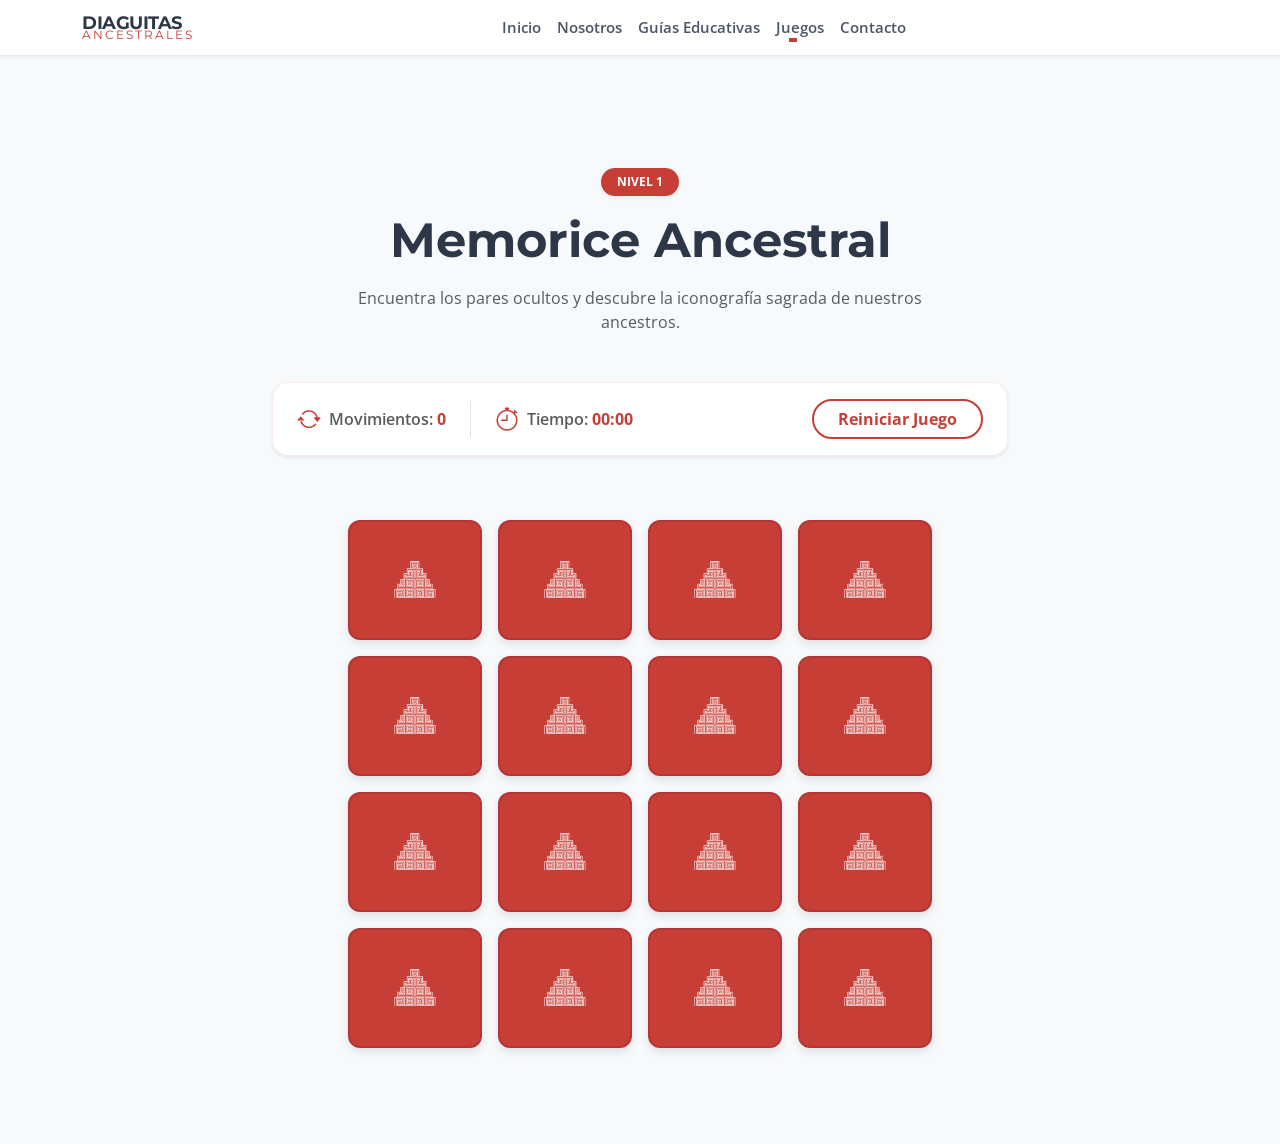
==== commit d2b82286: "botones y model ok" ====
--- a/memorice.html
+++ b/memorice.html
@@ -25,14 +25,45 @@
                     <li class="nav-item"><a class="nav-link" href="index.html#nosotros">Nosotros</a></li>
                     <li class="nav-item"><a class="nav-link" href="index.html#guias">Guías Educativas</a></li>
                     <li class="nav-item dropdown">
-                        <a class="nav-link dropdown-toggle active" href="#" id="navbarDropdown" role="button" data-bs-toggle="dropdown">
+                        <a class="nav-link dropdown-toggle" href="#" id="navbarDropdownJuegos" role="button"
+                            data-bs-toggle="dropdown" aria-expanded="false">
                             Juegos
                         </a>
-                        <ul class="dropdown-menu border-0 shadow-lg mt-2">
-                            <li><a class="dropdown-item py-2" href="memorice.html">Memorice Diaguita</a></li>
-                            <li><a class="dropdown-item py-2" href="sopa-letras.html">Sopa de Letras</a></li>
-                            <li><a class="dropdown-item py-2" href="rompecabezas.html">Puzzle Jarro Pato</a></li>
-                            <li><a class="dropdown-item py-2" href="trivia.html">Trivia Diaguita</a></li>
+                        <ul class="dropdown-menu border-0 shadow-lg rounded-3 mt-2"
+                            aria-labelledby="navbarDropdownJuegos">
+
+                            <li>
+                                <a class="dropdown-item d-flex align-items-center py-2" href="memorice.html">
+                                    <img src="assets/icon/memorice.png" alt="Memorice"
+                                        class="diaguita-dropdown-icon me-2">
+                                    Memorice Ancestral
+                                </a>
+                            </li>
+
+                            <li>
+                                <a class="dropdown-item d-flex align-items-center py-2" href="javascript:void(0)"
+                                    onclick="avisoPrototipo('Kakán de Letras', 'assets/icon/sopa.png')">
+                                    <img src="assets/icon/sopa.png" alt="Sopa" class="diaguita-dropdown-icon me-2">
+                                    Kakán de Letras
+                                </a>
+                            </li>
+
+                            <li>
+                                <a class="dropdown-item d-flex align-items-center py-2" href="javascript:void(0)"
+                                    onclick="avisoPrototipo('Fragmentos Legendarios', 'assets/icon/puzzle.png')">
+                                    <img src="assets/icon/puzzle.png" alt="Puzzle" class="diaguita-dropdown-icon me-2">
+                                    Fragmentos Legendarios
+                                </a>
+                            </li>
+
+                            <li>
+                                <a class="dropdown-item d-flex align-items-center py-2" href="javascript:void(0)"
+                                    onclick="avisoPrototipo('Trivia Diaguita', 'assets/icon/trivia.png')">
+                                    <img src="assets/icon/trivia.png" alt="Trivia" class="diaguita-dropdown-icon me-2">
+                                    Trivia Diaguita
+                                </a>
+                            </li>
+
                         </ul>
                     </li>
                     <li class="nav-item"><a class="nav-link" href="index.html#contacto">Contacto</a></li>
